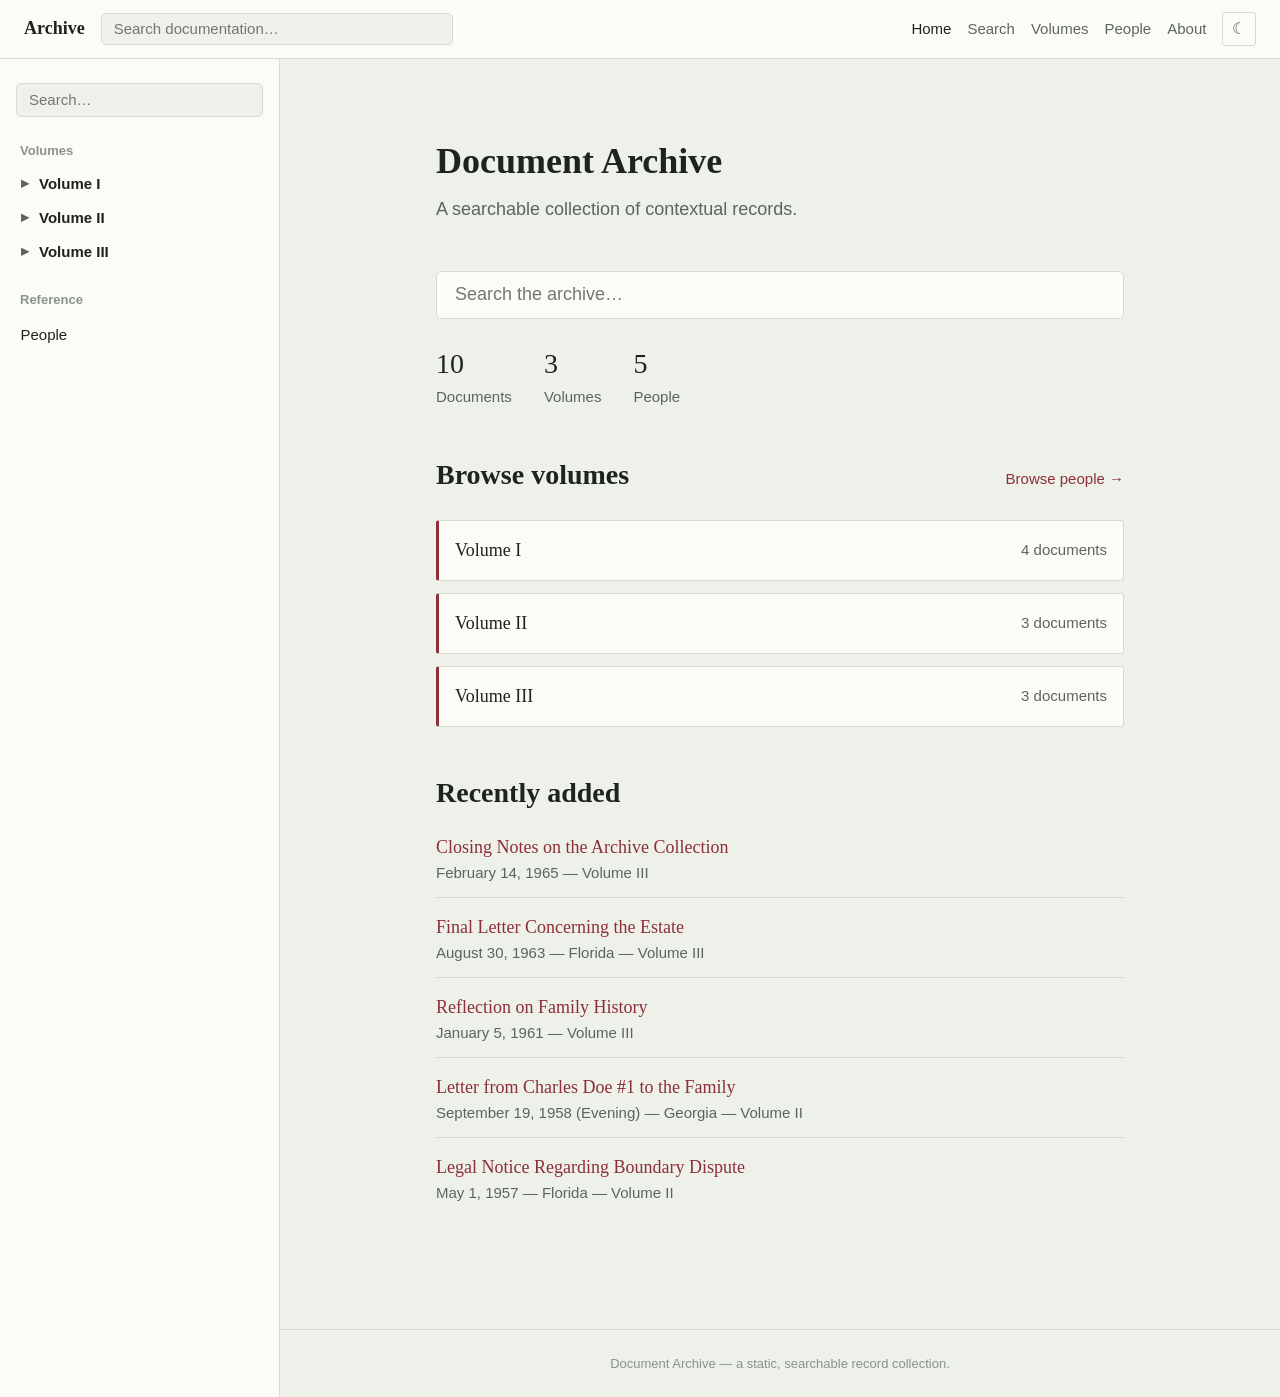
==== index.html @ 6ef288bc "Initial archive site" ====
<!DOCTYPE html>
<html lang="en">
<head>
<script>
  // Apply saved/system theme before first paint, to avoid a flash of
  // the wrong theme. Kept tiny and inline on purpose.
  (function () {
    try {
      var t = localStorage.getItem("archive:theme");
      if (t) document.documentElement.setAttribute("data-theme", t);
    } catch (e) {}
  })();
</script>
<meta charset="UTF-8">
<meta name="viewport" content="width=device-width, initial-scale=1.0">
<title>Document Archive</title>
<meta name="description" content="A searchable collection of historical and documentary records.">
<link rel="stylesheet" href="css/main.css">
<link rel="stylesheet" href="css/layout.css">
<link rel="stylesheet" href="css/navigation.css">
<link rel="stylesheet" href="css/search.css">
<link rel="stylesheet" href="css/document.css">
</head>
<body data-page="home">
<div class="drawer-backdrop" id="drawer-backdrop"></div>
<header class="site-header" id="site-header"></header>
<div class="shell">
  <aside class="sidebar" id="sidebar" aria-label="Volumes and navigation"></aside>
  <div class="main-column">
    <main id="app-content" aria-live="polite">
      <noscript>
        <p style="padding:2rem;">This archive requires JavaScript to browse and search its documents.</p>
      </noscript>
    </main>
    <footer class="site-footer">Document Archive — a static, searchable record collection.</footer>
  </div>
</div>
<script type="module" src="js/app.js"></script>
</body>
</html>
---- css/main.css ----
/*
  main.css
  --------
  Design tokens (colors, type, spacing) and base element styles.

  Palette concept: an archival records room, not a marketing site.
  Cool paper-grey surfaces, ink-dark text, and a single "records stamp"
  red used sparingly for links and active states. Light mode is the
  default; dark mode overrides the same custom properties.

  NOTE FOR MAINTAINERS: you should never need to edit this file to add
  or change document content. This file only controls the site's look.
*/

:root {
  /* -- Color: light (default) -- */
  --color-bg:            #EEF0EA;
  --color-surface:       #FBFBF8;
  --color-surface-raised:#FFFFFF;
  --color-ink:           #1E2320;
  --color-ink-muted:     #5B655E;
  --color-ink-faint:     #8A938C;
  --color-border:        #D7DACF;
  --color-border-strong: #B9BFB2;
  --color-accent:        #8C2F39;
  --color-accent-ink:    #FBFBF8;
  --color-accent-soft:   #F3E3E1;
  --color-highlight:     #F4D998;
  --color-focus:         #2D5C6B;

  /* -- Type -- */
  --font-serif:  Georgia, "Iowan Old Style", "Palatino Linotype", "Book Antiqua", serif;
  --font-sans:   -apple-system, BlinkMacSystemFont, "Segoe UI", Roboto, "Helvetica Neue", Arial, sans-serif;
  --font-mono:   "SFMono-Regular", Consolas, "Liberation Mono", Menlo, monospace;

  --text-xs:   0.8125rem;
  --text-sm:   0.9375rem;
  --text-base: 1rem;
  --text-md:   1.125rem;
  --text-lg:   1.375rem;
  --text-xl:   1.75rem;
  --text-2xl:  2.25rem;

  /* -- Spacing scale -- */
  --space-1: 0.25rem;
  --space-2: 0.5rem;
  --space-3: 0.75rem;
  --space-4: 1rem;
  --space-5: 1.5rem;
  --space-6: 2rem;
  --space-7: 3rem;
  --space-8: 4rem;

  --radius-sm: 3px;
  --radius-md: 5px;

  --sidebar-width: 280px;
  --content-max-width: 46rem;

  --transition-fast: 120ms ease;
  --transition-med: 220ms ease;
}

/* Dark mode: system preference, unless the user has chosen explicitly */
@media (prefers-color-scheme: dark) {
  :root:not([data-theme="light"]) {
    --color-bg:            #141714;
    --color-surface:       #1B1F1B;
    --color-surface-raised:#20241F;
    --color-ink:           #E8EAE3;
    --color-ink-muted:     #A3AC9F;
    --color-ink-faint:     #747D71;
    --color-border:        #2C312B;
    --color-border-strong: #3C4239;
    --color-accent:        #D9727C;
    --color-accent-ink:    #141714;
    --color-accent-soft:   #332323;
    --color-highlight:     #4A4022;
    --color-focus:         #7FB6C9;
  }
}

/* Explicit user choice always wins over system preference */
:root[data-theme="dark"] {
  --color-bg:            #141714;
  --color-surface:       #1B1F1B;
  --color-surface-raised:#20241F;
  --color-ink:           #E8EAE3;
  --color-ink-muted:     #A3AC9F;
  --color-ink-faint:     #747D71;
  --color-border:        #2C312B;
  --color-border-strong: #3C4239;
  --color-accent:        #D9727C;
  --color-accent-ink:    #141714;
  --color-accent-soft:   #332323;
  --color-highlight:     #4A4022;
  --color-focus:         #7FB6C9;
}

*, *::before, *::after { box-sizing: border-box; }

html {
  color-scheme: light dark;
}

body {
  margin: 0;
  background: var(--color-bg);
  color: var(--color-ink);
  font-family: var(--font-sans);
  font-size: var(--text-base);
  line-height: 1.5;
  -webkit-font-smoothing: antialiased;
}

h1, h2, h3, h4 {
  font-family: var(--font-serif);
  font-weight: 700;
  line-height: 1.25;
  margin: 0 0 var(--space-3);
  color: var(--color-ink);
}

h1 { font-size: var(--text-2xl); }
h2 { font-size: var(--text-xl); }
h3 { font-size: var(--text-lg); }
h4 { font-size: var(--text-md); }

p { margin: 0 0 var(--space-4); }

a {
  color: var(--color-accent);
  text-decoration: none;
}
a:hover { text-decoration: underline; }

a:focus-visible,
button:focus-visible,
input:focus-visible,
select:focus-visible,
[tabindex]:focus-visible {
  outline: 2px solid var(--color-focus);
  outline-offset: 2px;
  border-radius: var(--radius-sm);
}

button {
  font-family: inherit;
  font-size: inherit;
  cursor: pointer;
}

ul, ol { padding-left: 1.3em; }

code, .mono {
  font-family: var(--font-mono);
  font-size: 0.9em;
}

.visually-hidden {
  position: absolute;
  width: 1px; height: 1px;
  padding: 0; margin: -1px;
  overflow: hidden;
  clip: rect(0,0,0,0);
  white-space: nowrap;
  border: 0;
}

.hairline {
  border: none;
  border-top: 1px solid var(--color-border);
  margin: var(--space-5) 0;
}

/* Small monospace tag used for document/person/volume IDs.
   Legitimate use of monospace here: these are literal catalog codes. */
.id-tag {
  display: inline-block;
  font-family: var(--font-mono);
  font-size: var(--text-xs);
  color: var(--color-ink-muted);
  border: 1px solid var(--color-border);
  border-radius: var(--radius-sm);
  padding: 0.1em 0.45em;
  background: var(--color-surface);
}

.chip-list {
  display: flex;
  flex-wrap: wrap;
  gap: var(--space-2);
  list-style: none;
  margin: 0;
  padding: 0;
}

.chip {
  display: inline-block;
  padding: 0.25em 0.7em;
  font-size: var(--text-sm);
  border: 1px solid var(--color-border);
  border-radius: var(--radius-md);
  background: var(--color-surface);
  color: var(--color-ink);
}
.chip:hover { border-color: var(--color-border-strong); text-decoration: none; }

.chip--accent {
  border-color: transparent;
  background: var(--color-accent-soft);
  color: var(--color-accent);
}

.meta-line {
  color: var(--color-ink-muted);
  font-size: var(--text-sm);
}

.empty-state {
  padding: var(--space-6) 0;
  color: var(--color-ink-muted);
}

.empty-state h2 { color: var(--color-ink); }

@media (prefers-reduced-motion: reduce) {
  *, *::before, *::after {
    animation-duration: 0.001ms !important;
    transition-duration: 0.001ms !important;
  }
}
---- css/layout.css ----
/*
  layout.css
  ----------
  The two-column documentation shell: sidebar + main content.
  Responsive: sidebar collapses into a slide-out drawer under 900px.
*/

.shell {
  display: flex;
  min-height: 100vh;
}

.main-column {
  flex: 1;
  min-width: 0;
  display: flex;
  flex-direction: column;
}

main {
  flex: 1;
  width: 100%;
  max-width: var(--content-max-width);
  margin: 0 auto;
  padding: var(--space-6) var(--space-5) var(--space-8);
}

.page-wide main {
  max-width: 64rem;
}

.breadcrumb {
  font-size: var(--text-sm);
  color: var(--color-ink-muted);
  margin-bottom: var(--space-5);
}
.breadcrumb a { color: var(--color-ink-muted); }
.breadcrumb a:hover { color: var(--color-accent); }
.breadcrumb .sep { margin: 0 var(--space-2); color: var(--color-ink-faint); }

.site-footer {
  border-top: 1px solid var(--color-border);
  padding: var(--space-5);
  text-align: center;
  color: var(--color-ink-faint);
  font-size: var(--text-xs);
}

/* Home page */
.home-hero {
  padding: var(--space-7) 0 var(--space-6);
  max-width: 38rem;
}
.home-hero h1 { margin-bottom: var(--space-3); }
.home-hero p { color: var(--color-ink-muted); font-size: var(--text-md); }

.stat-row {
  display: flex;
  gap: var(--space-6);
  margin: var(--space-5) 0 var(--space-7);
}
.stat-row .stat-value {
  font-family: var(--font-serif);
  font-size: var(--text-xl);
  color: var(--color-ink);
  display: block;
}
.stat-row .stat-label {
  font-size: var(--text-sm);
  color: var(--color-ink-muted);
}

.section-heading {
  display: flex;
  align-items: baseline;
  justify-content: space-between;
  margin-bottom: var(--space-4);
}
.section-heading a { font-size: var(--text-sm); }

.volume-grid {
  display: grid;
  gap: var(--space-3);
  margin-bottom: var(--space-7);
}

.volume-row {
  display: flex;
  align-items: center;
  justify-content: space-between;
  gap: var(--space-4);
  padding: var(--space-4);
  border: 1px solid var(--color-border);
  border-left: 3px solid var(--color-accent);
  border-radius: var(--radius-sm);
  background: var(--color-surface);
}
.volume-row:hover { border-color: var(--color-border-strong); text-decoration: none; }
.volume-row .volume-row-title { color: var(--color-ink); font-family: var(--font-serif); font-size: var(--text-md); }
.volume-row .volume-row-count { color: var(--color-ink-muted); font-size: var(--text-sm); white-space: nowrap; }

.recent-list {
  list-style: none;
  margin: 0 0 var(--space-7);
  padding: 0;
  display: grid;
  gap: var(--space-1);
}
.recent-list li {
  padding: var(--space-3) 0;
  border-bottom: 1px solid var(--color-border);
}
.recent-list li:last-child { border-bottom: none; }
.recent-list .recent-title { font-family: var(--font-serif); font-size: var(--text-md); }
.recent-list .recent-meta { font-size: var(--text-sm); color: var(--color-ink-muted); }

@media (max-width: 900px) {
  main { padding: var(--space-5) var(--space-4) var(--space-7); }
  .stat-row { gap: var(--space-5); }
}

@media (max-width: 560px) {
  .doc-pager { flex-direction: column; }
  .home-hero { padding-top: var(--space-5); }
}
---- css/navigation.css ----
/*
  navigation.css
  --------------
  Site header, left sidebar (desktop), slide-out drawer (mobile),
  collapsible volume tree, and the theme toggle.
*/

.site-header {
  display: flex;
  align-items: center;
  gap: var(--space-4);
  padding: var(--space-3) var(--space-5);
  border-bottom: 1px solid var(--color-border);
  background: var(--color-surface);
  position: sticky;
  top: 0;
  z-index: 20;
}

.site-header .brand {
  font-family: var(--font-serif);
  font-size: var(--text-md);
  font-weight: 700;
  color: var(--color-ink);
  white-space: nowrap;
}
.site-header .brand:hover { text-decoration: none; }

.menu-toggle {
  display: none;
  background: none;
  border: 1px solid var(--color-border);
  border-radius: var(--radius-sm);
  color: var(--color-ink);
  width: 2.25rem;
  height: 2.25rem;
  align-items: center;
  justify-content: center;
  flex-shrink: 0;
}

.header-search {
  flex: 1;
  max-width: 22rem;
}
.header-search input {
  width: 100%;
  padding: 0.45em 0.8em;
  border: 1px solid var(--color-border);
  border-radius: var(--radius-md);
  background: var(--color-bg);
  color: var(--color-ink);
  font-size: var(--text-sm);
}
.header-search input:focus { outline: 2px solid var(--color-focus); outline-offset: 1px; }

.header-nav {
  display: flex;
  gap: var(--space-4);
  margin-left: auto;
  font-size: var(--text-sm);
}
.header-nav a { color: var(--color-ink-muted); }
.header-nav a:hover, .header-nav a[aria-current="page"] { color: var(--color-ink); }

.theme-toggle {
  background: none;
  border: 1px solid var(--color-border);
  border-radius: var(--radius-sm);
  width: 2.1rem;
  height: 2.1rem;
  display: flex;
  align-items: center;
  justify-content: center;
  color: var(--color-ink-muted);
  flex-shrink: 0;
}
.theme-toggle:hover { color: var(--color-ink); border-color: var(--color-border-strong); }

.sidebar {
  width: var(--sidebar-width);
  flex-shrink: 0;
  border-right: 1px solid var(--color-border);
  background: var(--color-surface);
  padding: var(--space-5) var(--space-4);
  overflow-y: auto;
}

.sidebar-search {
  margin-bottom: var(--space-5);
}
.sidebar-search input {
  width: 100%;
  padding: 0.5em 0.8em;
  border: 1px solid var(--color-border);
  border-radius: var(--radius-md);
  background: var(--color-bg);
  color: var(--color-ink);
  font-size: var(--text-sm);
}

.sidebar-section { margin-bottom: var(--space-5); }
.sidebar-section-label {
  font-size: var(--text-xs);
  color: var(--color-ink-faint);
  font-weight: 600;
  margin: 0 0 var(--space-2) var(--space-1);
}

.volume-tree { list-style: none; margin: 0; padding: 0; }
.volume-node { margin-bottom: var(--space-1); }

.volume-toggle {
  display: flex;
  align-items: center;
  gap: var(--space-2);
  width: 100%;
  text-align: left;
  background: none;
  border: none;
  color: var(--color-ink);
  padding: 0.4em 0.3em;
  border-radius: var(--radius-sm);
  font-size: var(--text-sm);
  font-weight: 600;
}
.volume-toggle:hover { background: var(--color-bg); }

.volume-toggle .caret {
  display: inline-block;
  width: 0.7em;
  transition: transform var(--transition-fast);
  color: var(--color-ink-muted);
  flex-shrink: 0;
}
.volume-node.is-expanded > .volume-toggle .caret { transform: rotate(90deg); }

.volume-doc-list {
  list-style: none;
  margin: 0 0 0 1.1em;
  padding: 0;
  border-left: 1px solid var(--color-border);
  overflow: hidden;
  max-height: 0;
  transition: max-height var(--transition-med);
}
.volume-node.is-expanded .volume-doc-list {
  max-height: 1000px;
}

.volume-doc-list li a {
  display: block;
  padding: 0.35em 0.3em 0.35em 0.8em;
  font-size: var(--text-sm);
  color: var(--color-ink-muted);
  border-left: 2px solid transparent;
  margin-left: -1px;
}
.volume-doc-list li a:hover {
  color: var(--color-ink);
  text-decoration: none;
}
.volume-doc-list li a[aria-current="page"] {
  color: var(--color-accent);
  border-left-color: var(--color-accent);
  font-weight: 600;
}

.sidebar-link {
  display: block;
  padding: 0.4em 0.3em;
  font-size: var(--text-sm);
  color: var(--color-ink);
  border-radius: var(--radius-sm);
}
.sidebar-link:hover { background: var(--color-bg); text-decoration: none; }

.drawer-backdrop {
  display: none;
  position: fixed;
  inset: 0;
  background: rgba(0,0,0,0.35);
  z-index: 25;
}

@media (max-width: 900px) {
  .menu-toggle { display: inline-flex; }

  .sidebar {
    position: fixed;
    top: 0;
    bottom: 0;
    left: 0;
    z-index: 30;
    transform: translateX(-100%);
    transition: transform var(--transition-med);
    box-shadow: 2px 0 12px rgba(0,0,0,0.15);
  }
  .sidebar.is-open { transform: translateX(0); }

  .drawer-backdrop.is-open { display: block; }

  .header-search { display: none; }
  .header-nav { display: none; }
}
---- css/search.css ----
/*
  search.css
  ----------
  The search page: query box, filters, results list, highlighting.
*/

.search-page-box {
  margin-bottom: var(--space-5);
}
.search-page-box input {
  width: 100%;
  padding: 0.7em 1em;
  font-size: var(--text-md);
  border: 1px solid var(--color-border);
  border-radius: var(--radius-md);
  background: var(--color-surface);
  color: var(--color-ink);
}
.search-page-box input:focus { outline: 2px solid var(--color-focus); outline-offset: 1px; }

.search-filters {
  display: flex;
  flex-wrap: wrap;
  gap: var(--space-3);
  margin-bottom: var(--space-5);
}
.search-filters select {
  padding: 0.4em 0.6em;
  font-size: var(--text-sm);
  border: 1px solid var(--color-border);
  border-radius: var(--radius-sm);
  background: var(--color-surface);
  color: var(--color-ink);
}
.search-filters label {
  display: flex;
  flex-direction: column;
  gap: 0.25em;
  font-size: var(--text-xs);
  color: var(--color-ink-muted);
}

.search-meta-line {
  color: var(--color-ink-muted);
  font-size: var(--text-sm);
  margin-bottom: var(--space-4);
}

.search-results {
  list-style: none;
  margin: 0;
  padding: 0;
  display: grid;
  gap: var(--space-4);
}

.result-item {
  padding-bottom: var(--space-4);
  border-bottom: 1px solid var(--color-border);
}
.result-item:last-child { border-bottom: none; }

.result-title {
  font-family: var(--font-serif);
  font-size: var(--text-md);
  margin-bottom: 0.15em;
}
.result-meta {
  font-size: var(--text-xs);
  color: var(--color-ink-muted);
  margin-bottom: var(--space-2);
}
.result-snippet {
  color: var(--color-ink-muted);
  font-size: var(--text-sm);
  line-height: 1.6;
}

mark.search-highlight {
  background: var(--color-highlight);
  color: var(--color-ink);
  border-radius: 2px;
  padding: 0 0.1em;
}

.search-empty {
  padding: var(--space-6) 0;
  color: var(--color-ink-muted);
}
---- css/document.css ----
/*
  document.css
  ------------
  Styling for individual record pages: document.html, person.html,
  and the detail portions of volume.html. Section dividers use
  hairline rules rather than boxed cards, echoing the archive's own
  paper-record layout.
*/

.doc-header { margin-bottom: var(--space-5); }
.doc-header h1 { margin-bottom: var(--space-2); }

.doc-meta-row {
  display: flex;
  flex-wrap: wrap;
  gap: var(--space-1) var(--space-4);
  color: var(--color-ink-muted);
  font-size: var(--text-sm);
  margin-bottom: var(--space-1);
}

.section-block { margin: var(--space-6) 0; }
.section-block h2 {
  font-size: var(--text-sm);
  color: var(--color-ink-muted);
  font-family: var(--font-sans);
  font-weight: 600;
  letter-spacing: 0.02em;
  margin-bottom: var(--space-3);
}

.context-body :is(h1,h2,h3) { font-size: var(--text-md); margin-top: var(--space-5); }
.context-body p { max-width: 68ch; }
.context-body blockquote {
  margin: var(--space-4) 0;
  padding: var(--space-1) var(--space-4);
  border-left: 3px solid var(--color-border-strong);
  color: var(--color-ink-muted);
  font-style: italic;
}
.context-body ul { max-width: 68ch; }

.related-grid {
  display: grid;
  gap: var(--space-2);
}
.related-card {
  display: block;
  padding: var(--space-3) var(--space-4);
  border: 1px solid var(--color-border);
  border-radius: var(--radius-sm);
  background: var(--color-surface);
}
.related-card:hover { border-color: var(--color-border-strong); text-decoration: none; }
.related-card .related-title { color: var(--color-ink); font-weight: 600; }
.related-card .related-meta { font-size: var(--text-xs); color: var(--color-ink-muted); }

.doc-pager {
  display: flex;
  justify-content: space-between;
  gap: var(--space-4);
  margin-top: var(--space-7);
  padding-top: var(--space-5);
  border-top: 1px solid var(--color-border);
}
.doc-pager a {
  flex: 1;
  padding: var(--space-3) var(--space-4);
  border: 1px solid var(--color-border);
  border-radius: var(--radius-sm);
  color: var(--color-ink);
}
.doc-pager a:hover { border-color: var(--color-border-strong); text-decoration: none; }
.doc-pager .pager-label { display: block; font-size: var(--text-xs); color: var(--color-ink-muted); margin-bottom: 0.2em; }
.doc-pager .pager-next { text-align: right; }
.doc-pager .pager-spacer { flex: 1; }

.people-index {
  display: grid;
  gap: var(--space-2);
}
.person-row {
  display: flex;
  justify-content: space-between;
  align-items: center;
  padding: var(--space-3) var(--space-4);
  border: 1px solid var(--color-border);
  border-radius: var(--radius-sm);
  background: var(--color-surface);
}
.person-row:hover { border-color: var(--color-border-strong); text-decoration: none; }
.person-row .person-count { font-size: var(--text-xs); color: var(--color-ink-muted); }

.person-volume-group { margin-bottom: var(--space-5); }
.person-volume-group h3 { font-size: var(--text-sm); color: var(--color-ink-muted); font-family: var(--font-sans); }

.person-doc-list { list-style: none; margin: 0; padding: 0; }
.person-doc-list li { padding: 0.3em 0; }

.volume-description {
  color: var(--color-ink-muted);
  max-width: 60ch;
  margin-bottom: var(--space-6);
}

.volume-doc-table {
  list-style: none;
  margin: 0;
  padding: 0;
  display: grid;
  gap: var(--space-1);
}
.volume-doc-table li a {
  display: flex;
  justify-content: space-between;
  gap: var(--space-3);
  padding: var(--space-3) var(--space-4);
  border: 1px solid var(--color-border);
  border-radius: var(--radius-sm);
  background: var(--color-surface);
  color: var(--color-ink);
}
.volume-doc-table li a:hover { border-color: var(--color-border-strong); text-decoration: none; }
.volume-doc-table .vdt-title { font-family: var(--font-serif); }
.volume-doc-table .vdt-meta { font-size: var(--text-xs); color: var(--color-ink-muted); white-space: nowrap; }
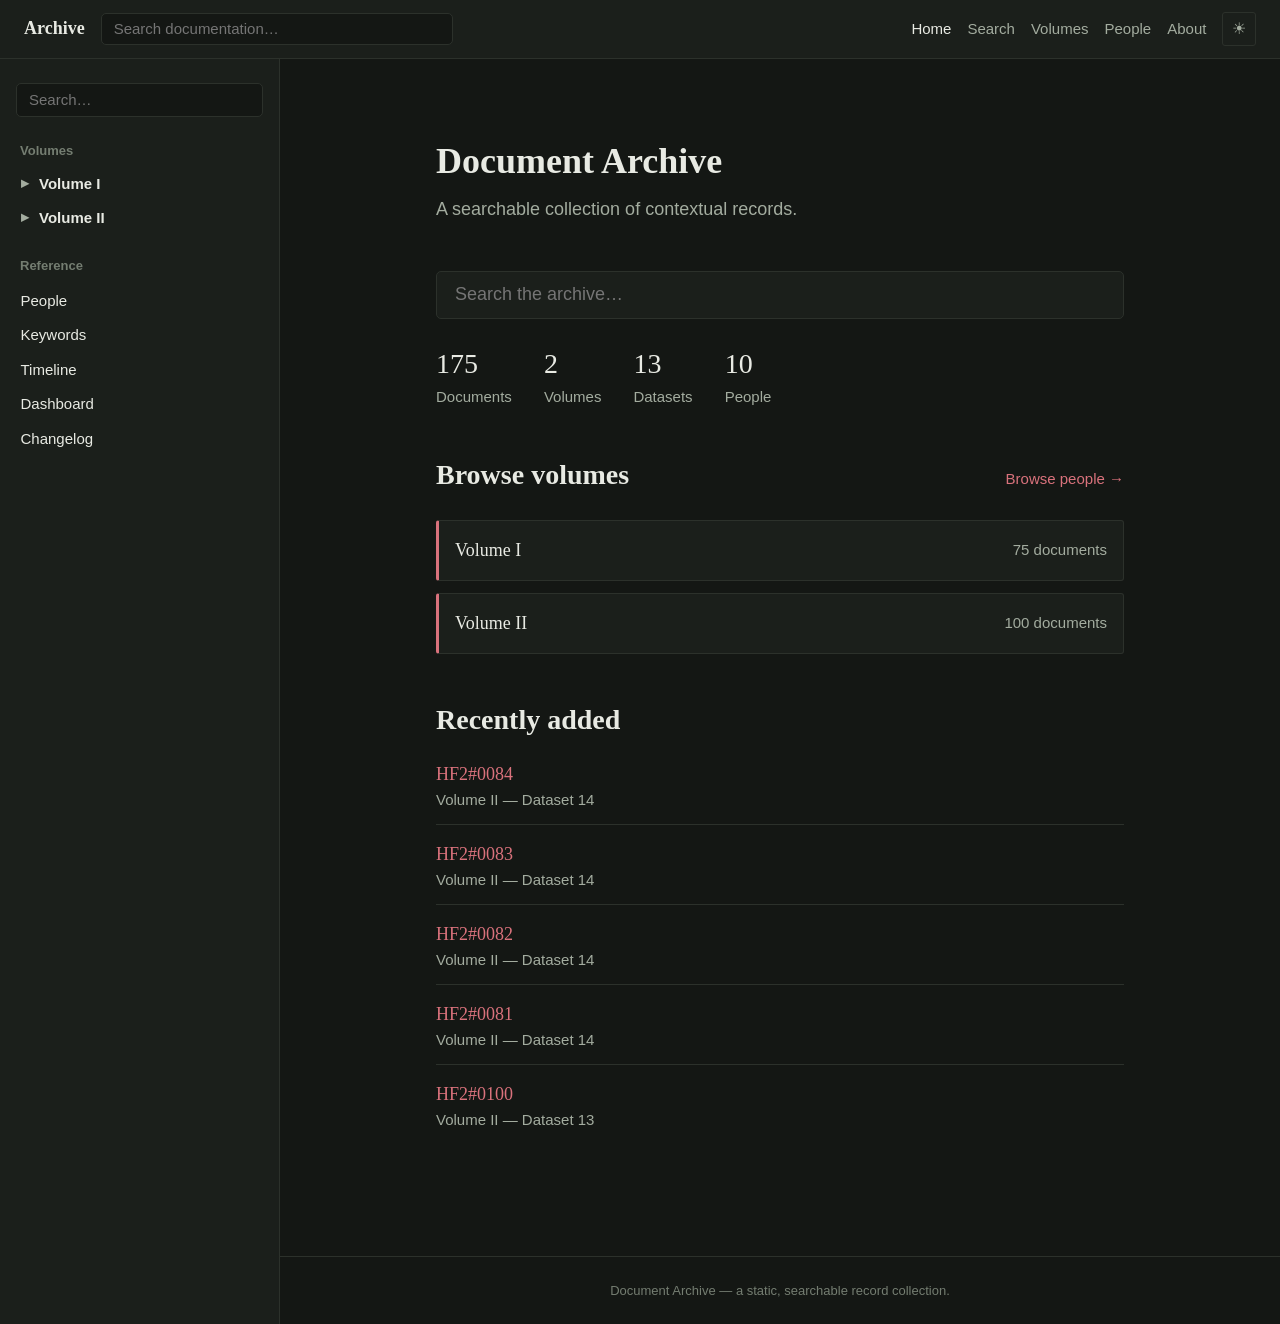
==== commit a0559831: "Timeline + Other" ====
--- a/index.html
+++ b/index.html
@@ -20,6 +20,7 @@
 <link rel="stylesheet" href="css/navigation.css">
 <link rel="stylesheet" href="css/search.css">
 <link rel="stylesheet" href="css/document.css">
+<link rel="stylesheet" href="css/print.css">
 </head>
 <body data-page="home">
 <div class="drawer-backdrop" id="drawer-backdrop"></div>
--- a/css/main.css
+++ b/css/main.css
@@ -5,15 +5,20 @@
 
   Palette concept: an archival records room, not a marketing site.
   Cool paper-grey surfaces, ink-dark text, and a single "records stamp"
-  red used sparingly for links and active states. Light mode is the
-  default; dark mode overrides the same custom properties.
+  red used sparingly for links and active states. Dark mode is the
+  site's default (see js/navigation.js effectiveTheme()); light mode
+  is available via the toggle in the header and overrides the same
+  custom properties.
 
   NOTE FOR MAINTAINERS: you should never need to edit this file to add
   or change document content. This file only controls the site's look.
 */
 
 :root {
-  /* -- Color: light (default) -- */
+  /* -- Color: base values (used as-is only before JS runs, or if JS
+        is unavailable; js/navigation.js sets data-theme="dark" on
+        every normal page load, which overrides these via the rule
+        below) -- */
   --color-bg:            #EEF0EA;
   --color-surface:       #FBFBF8;
   --color-surface-raised:#FFFFFF;
@@ -184,6 +189,37 @@
   border-radius: var(--radius-sm);
   padding: 0.1em 0.45em;
   background: var(--color-surface);
+  margin-right: var(--space-2);
+}
+
+/* Status badge: whether a document is actively maintained (active)
+   or no longer being updated (deprecated). Reuses existing theme
+   colors rather than introducing new palette variables, so it's
+   correct in both light and dark automatically. */
+.status-badge {
+  display: inline-block;
+  font-family: var(--font-sans);
+  font-size: var(--text-xs);
+  font-weight: 600;
+  text-transform: uppercase;
+  letter-spacing: 0.03em;
+  border: 1px solid;
+  border-radius: var(--radius-sm);
+  padding: 0.1em 0.5em;
+  white-space: nowrap;
+}
+.status-badge.status-active {
+  color: var(--color-focus);
+  border-color: var(--color-focus);
+}
+.status-badge.status-deprecated {
+  color: var(--color-ink-faint);
+  border-color: var(--color-border-strong);
+}
+.status-badge.status-unknown {
+  color: var(--color-ink-faint);
+  border-color: var(--color-border);
+  font-style: italic;
 }
 
 .chip-list {
--- a/css/navigation.css
+++ b/css/navigation.css
@@ -166,6 +166,68 @@
   font-weight: 600;
 }
 
+/* Dataset sub-tree: a second collapsible level nested inside a
+   volume's doc list, for volumes that group documents into datasets
+   (mirrors .volume-node/.volume-toggle/.volume-doc-list above, one
+   level further indented). */
+.dataset-node { margin: 0.15em 0; }
+
+.dataset-toggle {
+  display: flex;
+  align-items: center;
+  gap: var(--space-2);
+  width: 100%;
+  text-align: left;
+  background: none;
+  border: none;
+  color: var(--color-ink-muted);
+  padding: 0.35em 0.3em 0.35em 0.8em;
+  border-radius: var(--radius-sm);
+  font-size: var(--text-sm);
+  font-weight: 600;
+}
+.dataset-toggle:hover { background: var(--color-bg); color: var(--color-ink); }
+
+.dataset-toggle .caret {
+  display: inline-block;
+  width: 0.7em;
+  transition: transform var(--transition-fast);
+  color: var(--color-ink-faint);
+  flex-shrink: 0;
+}
+.dataset-node.is-expanded > .dataset-toggle .caret { transform: rotate(90deg); }
+
+.dataset-doc-list {
+  list-style: none;
+  margin: 0 0 0 1.6em;
+  padding: 0;
+  border-left: 1px solid var(--color-border);
+  overflow: hidden;
+  max-height: 0;
+  transition: max-height var(--transition-med);
+}
+.dataset-node.is-expanded .dataset-doc-list {
+  max-height: 1000px;
+}
+
+.dataset-doc-list li a {
+  display: block;
+  padding: 0.3em 0.3em 0.3em 0.8em;
+  font-size: var(--text-sm);
+  color: var(--color-ink-muted);
+  border-left: 2px solid transparent;
+  margin-left: -1px;
+}
+.dataset-doc-list li a:hover {
+  color: var(--color-ink);
+  text-decoration: none;
+}
+.dataset-doc-list li a[aria-current="page"] {
+  color: var(--color-accent);
+  border-left-color: var(--color-accent);
+  font-weight: 600;
+}
+
 .sidebar-link {
   display: block;
   padding: 0.4em 0.3em;
@@ -174,6 +236,7 @@
   border-radius: var(--radius-sm);
 }
 .sidebar-link:hover { background: var(--color-bg); text-decoration: none; }
+.sidebar-link[aria-current="page"] { color: var(--color-accent); font-weight: 600; background: var(--color-bg); }
 
 .drawer-backdrop {
   display: none;
--- a/css/document.css
+++ b/css/document.css
@@ -19,6 +19,23 @@
   margin-bottom: var(--space-1);
 }
 
+.doc-actions {
+  display: flex;
+  gap: var(--space-2);
+  margin: var(--space-4) 0 var(--space-6);
+}
+.doc-action-btn {
+  font-family: var(--font-sans);
+  font-size: var(--text-xs);
+  color: var(--color-ink-muted);
+  background: var(--color-surface);
+  border: 1px solid var(--color-border);
+  border-radius: var(--radius-sm);
+  padding: 0.35em 0.8em;
+  cursor: pointer;
+}
+.doc-action-btn:hover { color: var(--color-ink); border-color: var(--color-border-strong); }
+
 .section-block { margin: var(--space-6) 0; }
 .section-block h2 {
   font-size: var(--text-sm);
@@ -97,6 +114,53 @@
 .person-doc-list { list-style: none; margin: 0; padding: 0; }
 .person-doc-list li { padding: 0.3em 0; }
 
+.empty-state {
+  color: var(--color-ink-muted);
+  max-width: 60ch;
+  padding: var(--space-4) 0;
+}
+
+.progress-bar {
+  height: 0.5rem;
+  border-radius: var(--radius-sm);
+  background: var(--color-bg);
+  border: 1px solid var(--color-border);
+  overflow: hidden;
+}
+.progress-bar-fill {
+  height: 100%;
+  background: var(--color-focus);
+  border-radius: var(--radius-sm) 0 0 var(--radius-sm);
+}
+.progress-bar-label {
+  font-size: var(--text-xs);
+  color: var(--color-ink-muted);
+  margin-top: var(--space-2);
+}
+
+.dashboard-rows {
+  display: grid;
+  gap: var(--space-3);
+}
+.dashboard-row {
+  display: block;
+  padding: var(--space-3) var(--space-4);
+  border: 1px solid var(--color-border);
+  border-radius: var(--radius-sm);
+  background: var(--color-surface);
+  color: var(--color-ink);
+}
+.dashboard-row:hover { border-color: var(--color-border-strong); text-decoration: none; }
+.dashboard-row-head {
+  display: flex;
+  justify-content: space-between;
+  align-items: baseline;
+  gap: var(--space-3);
+  margin-bottom: var(--space-2);
+}
+.dashboard-row-title { font-family: var(--font-serif); }
+.dashboard-row-count { font-size: var(--text-xs); color: var(--color-ink-muted); white-space: nowrap; }
+
 .volume-description {
   color: var(--color-ink-muted);
   max-width: 60ch;
@@ -121,5 +185,20 @@
   color: var(--color-ink);
 }
 .volume-doc-table li a:hover { border-color: var(--color-border-strong); text-decoration: none; }
+.volume-doc-table .vdt-left {
+  display: flex;
+  align-items: center;
+  gap: var(--space-2);
+  flex-wrap: wrap;
+}
 .volume-doc-table .vdt-title { font-family: var(--font-serif); }
 .volume-doc-table .vdt-meta { font-size: var(--text-xs); color: var(--color-ink-muted); white-space: nowrap; }
+
+.doc-footer {
+  margin-top: var(--space-7);
+  padding-top: var(--space-4);
+  border-top: 1px solid var(--color-border);
+  font-size: var(--text-sm);
+  color: var(--color-ink-faint);
+}
+.doc-footer-label { color: var(--color-ink-muted); }
--- a/css/print.css
+++ b/css/print.css
@@ -0,0 +1,77 @@
+/*
+  css/print.css
+  -------------
+  Rules that ONLY apply when printing (or "Save as PDF", which uses
+  the same print rendering path). Screen display is completely
+  unaffected — every rule here is wrapped in @media print.
+
+  Goal: hide site chrome (header, sidebar, buttons, forms) and show
+  just the readable content, in plain black-on-white regardless of
+  which theme was active on screen.
+*/
+
+@media print {
+  .site-header,
+  .sidebar,
+  .drawer-backdrop,
+  .site-footer,
+  .sidebar-search,
+  .doc-actions,
+  .doc-pager,
+  .theme-toggle,
+  .header-nav,
+  .search-filters,
+  .search-box,
+  .breadcrumb {
+    display: none !important;
+  }
+
+  .shell {
+    display: block !important;
+  }
+
+  .main-column {
+    width: 100% !important;
+    margin: 0 !important;
+  }
+
+  #app-content {
+    max-width: none !important;
+    margin: 0 !important;
+    padding: 0 !important;
+  }
+
+  html, body {
+    background: #fff !important;
+    color: #000 !important;
+  }
+
+  /* Force plain black-on-white regardless of the on-screen theme —
+     printing in dark mode's colors would waste ink and often prints
+     poorly depending on the printer/PDF viewer. */
+  :root, :root[data-theme="dark"], :root:not([data-theme="light"]) {
+    --color-bg: #fff;
+    --color-surface: #fff;
+    --color-ink: #000;
+    --color-ink-muted: #333;
+    --color-ink-faint: #555;
+    --color-border: #999;
+    --color-border-strong: #333;
+    --color-accent: #000;
+    --color-focus: #000;
+  }
+
+  a { color: #000 !important; text-decoration: underline; }
+
+  .id-tag, .status-badge {
+    border-color: #000 !important;
+    color: #000 !important;
+  }
+
+  .doc-footer {
+    border-top-color: #000;
+  }
+
+  /* Avoid splitting a document's header awkwardly across a page break. */
+  .doc-header { break-inside: avoid; }
+}
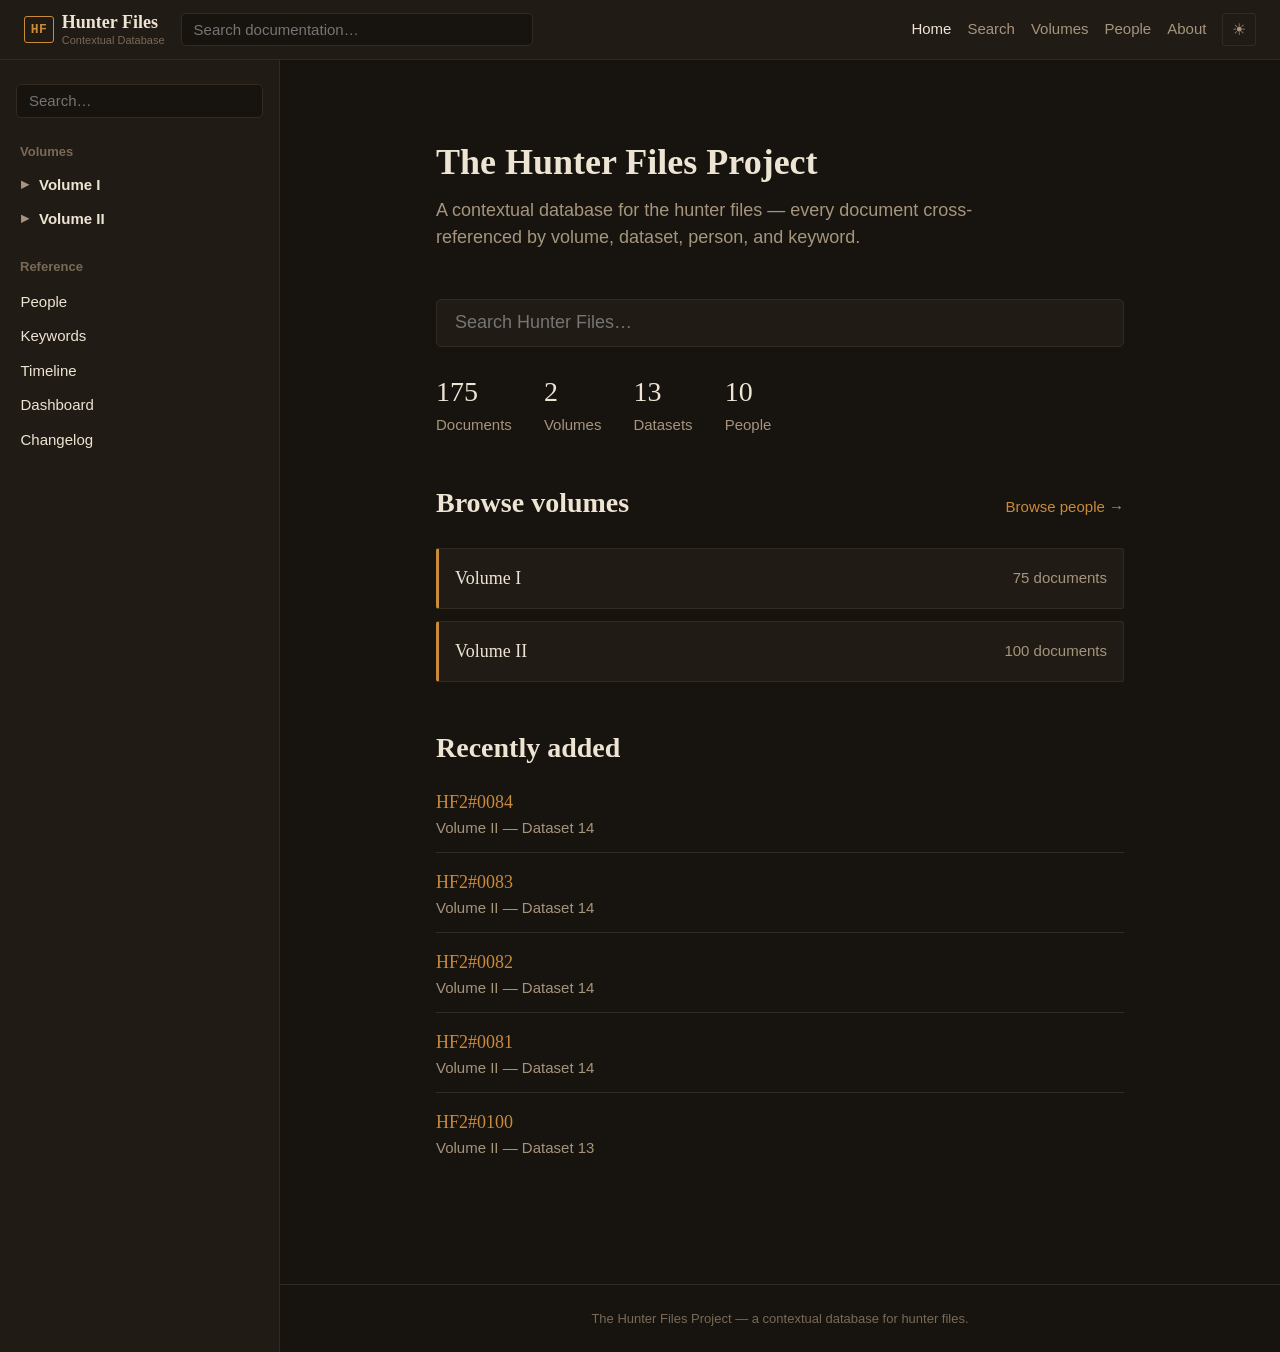
==== commit 67b589cc: "Rebrand" ====
--- a/index.html
+++ b/index.html
@@ -13,8 +13,8 @@
 </script>
 <meta charset="UTF-8">
 <meta name="viewport" content="width=device-width, initial-scale=1.0">
-<title>Document Archive</title>
-<meta name="description" content="A searchable collection of historical and documentary records.">
+<title>The Hunter Files Project</title>
+<meta name="description" content="The Hunter Files Project — a contextual database for hunter files, organized and cross-referenced by volume, dataset, person, and keyword.">
 <link rel="stylesheet" href="css/main.css">
 <link rel="stylesheet" href="css/layout.css">
 <link rel="stylesheet" href="css/navigation.css">
@@ -30,10 +30,10 @@
   <div class="main-column">
     <main id="app-content" aria-live="polite">
       <noscript>
-        <p style="padding:2rem;">This archive requires JavaScript to browse and search its documents.</p>
+        <p style="padding:2rem;">This site requires JavaScript to browse and search its documents.</p>
       </noscript>
     </main>
-    <footer class="site-footer">Document Archive — a static, searchable record collection.</footer>
+    <footer class="site-footer">The Hunter Files Project — a contextual database for hunter files.</footer>
   </div>
 </div>
 <script type="module" src="js/app.js"></script>
--- a/css/main.css
+++ b/css/main.css
@@ -3,35 +3,38 @@
   --------
   Design tokens (colors, type, spacing) and base element styles.
 
-  Palette concept: an archival records room, not a marketing site.
-  Cool paper-grey surfaces, ink-dark text, and a single "records stamp"
-  red used sparingly for links and active states. Dark mode is the
-  site's default (see js/navigation.js effectiveTheme()); light mode
-  is available via the toggle in the header and overrides the same
-  custom properties.
+  Palette concept: a field dossier, not a marketing site — the
+  materials of a case-file records room. Warm walnut/espresso surfaces
+  in dark mode (kraft-folder cream in light mode), parchment-toned
+  ink, a brass/ochre accent standing in for stamped ink and brass
+  fasteners, and a muted teal counterpoint (aged-patina metal) for
+  links and focus states so the palette isn't purely monochrome warm.
+  Dark mode is the site's default (see js/navigation.js
+  effectiveTheme()); light mode is available via the header toggle and
+  overrides the same custom properties.
 
   NOTE FOR MAINTAINERS: you should never need to edit this file to add
   or change document content. This file only controls the site's look.
 */
 
 :root {
-  /* -- Color: base values (used as-is only before JS runs, or if JS
-        is unavailable; js/navigation.js sets data-theme="dark" on
-        every normal page load, which overrides these via the rule
-        below) -- */
-  --color-bg:            #EEF0EA;
-  --color-surface:       #FBFBF8;
-  --color-surface-raised:#FFFFFF;
-  --color-ink:           #1E2320;
-  --color-ink-muted:     #5B655E;
-  --color-ink-faint:     #8A938C;
-  --color-border:        #D7DACF;
-  --color-border-strong: #B9BFB2;
-  --color-accent:        #8C2F39;
-  --color-accent-ink:    #FBFBF8;
-  --color-accent-soft:   #F3E3E1;
-  --color-highlight:     #F4D998;
-  --color-focus:         #2D5C6B;
+  /* -- Color: base values = light mode (used as-is only before JS
+        runs, or if JS is unavailable; js/navigation.js sets
+        data-theme="dark" on every normal page load, which overrides
+        these via the rule below) -- */
+  --color-bg:            #EAE2CC;
+  --color-surface:       #F6F1E3;
+  --color-surface-raised:#FFFDF7;
+  --color-ink:           #2A2014;
+  --color-ink-muted:     #6B5D48;
+  --color-ink-faint:     #93856C;
+  --color-border:        #D6C7A1;
+  --color-border-strong: #B7A57A;
+  --color-accent:        #8C5A1E;
+  --color-accent-ink:    #FBF6EA;
+  --color-accent-soft:   #E8D5A8;
+  --color-highlight:     #D9A93F;
+  --color-focus:         #3D6D64;
 
   /* -- Type -- */
   --font-serif:  Georgia, "Iowan Old Style", "Palatino Linotype", "Book Antiqua", serif;
@@ -69,37 +72,37 @@
 /* Dark mode: system preference, unless the user has chosen explicitly */
 @media (prefers-color-scheme: dark) {
   :root:not([data-theme="light"]) {
-    --color-bg:            #141714;
-    --color-surface:       #1B1F1B;
-    --color-surface-raised:#20241F;
-    --color-ink:           #E8EAE3;
-    --color-ink-muted:     #A3AC9F;
-    --color-ink-faint:     #747D71;
-    --color-border:        #2C312B;
-    --color-border-strong: #3C4239;
-    --color-accent:        #D9727C;
-    --color-accent-ink:    #141714;
-    --color-accent-soft:   #332323;
-    --color-highlight:     #4A4022;
-    --color-focus:         #7FB6C9;
+    --color-bg:            #17130F;
+    --color-surface:       #211B15;
+    --color-surface-raised:#2A2118;
+    --color-ink:           #EDE4D3;
+    --color-ink-muted:     #A6957D;
+    --color-ink-faint:     #786A57;
+    --color-border:        #332B22;
+    --color-border-strong: #4A3F31;
+    --color-accent:        #C98A3B;
+    --color-accent-ink:    #17130F;
+    --color-accent-soft:   #3A2C18;
+    --color-highlight:     #E0AC4D;
+    --color-focus:         #6FA39B;
   }
 }
 
 /* Explicit user choice always wins over system preference */
 :root[data-theme="dark"] {
-  --color-bg:            #141714;
-  --color-surface:       #1B1F1B;
-  --color-surface-raised:#20241F;
-  --color-ink:           #E8EAE3;
-  --color-ink-muted:     #A3AC9F;
-  --color-ink-faint:     #747D71;
-  --color-border:        #2C312B;
-  --color-border-strong: #3C4239;
-  --color-accent:        #D9727C;
-  --color-accent-ink:    #141714;
-  --color-accent-soft:   #332323;
-  --color-highlight:     #4A4022;
-  --color-focus:         #7FB6C9;
+  --color-bg:            #17130F;
+  --color-surface:       #211B15;
+  --color-surface-raised:#2A2118;
+  --color-ink:           #EDE4D3;
+  --color-ink-muted:     #A6957D;
+  --color-ink-faint:     #786A57;
+  --color-border:        #332B22;
+  --color-border-strong: #4A3F31;
+  --color-accent:        #C98A3B;
+  --color-accent-ink:    #17130F;
+  --color-accent-soft:   #3A2C18;
+  --color-highlight:     #E0AC4D;
+  --color-focus:         #6FA39B;
 }
 
 *, *::before, *::after { box-sizing: border-box; }
--- a/css/navigation.css
+++ b/css/navigation.css
@@ -18,13 +18,49 @@
 }
 
 .site-header .brand {
+  display: flex;
+  align-items: center;
+  gap: var(--space-2);
   font-family: var(--font-serif);
+  color: var(--color-ink);
+  white-space: nowrap;
+}
+.site-header .brand:hover { text-decoration: none; }
+
+.brand-mark {
+  display: inline-flex;
+  align-items: center;
+  justify-content: center;
+  font-family: var(--font-mono);
+  font-size: var(--text-xs);
+  font-weight: 700;
+  letter-spacing: 0.02em;
+  color: var(--color-accent);
+  border: 1px solid var(--color-accent);
+  border-radius: var(--radius-sm);
+  padding: 0.2em 0.45em;
+  flex-shrink: 0;
+}
+
+.brand-text {
+  display: flex;
+  flex-direction: column;
+  line-height: 1.2;
+}
+.brand-name {
   font-size: var(--text-md);
   font-weight: 700;
-  color: var(--color-ink);
-  white-space: nowrap;
-}
-.site-header .brand:hover { text-decoration: none; }
+}
+.brand-tagline {
+  font-family: var(--font-sans);
+  font-size: 0.6875rem;
+  font-weight: 400;
+  color: var(--color-ink-faint);
+}
+
+@media (max-width: 560px) {
+  .brand-tagline { display: none; }
+}
 
 .menu-toggle {
   display: none;
--- a/css/document.css
+++ b/css/document.css
@@ -3,7 +3,7 @@
   ------------
   Styling for individual record pages: document.html, person.html,
   and the detail portions of volume.html. Section dividers use
-  hairline rules rather than boxed cards, echoing the archive's own
+  hairline rules rather than boxed cards, echoing the project's own
   paper-record layout.
 */
 
